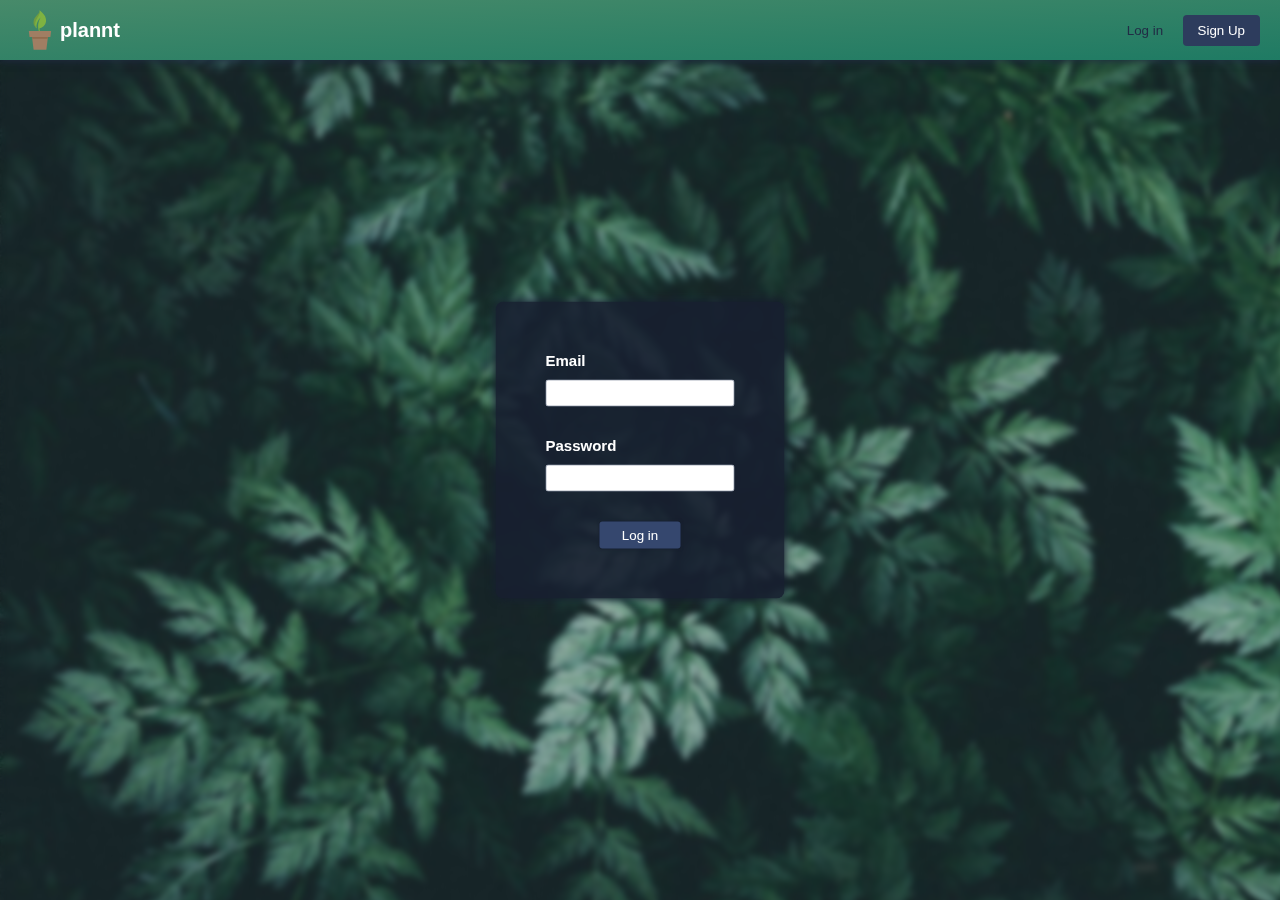
==== login.html @ f00d55fd "Add login page, change colors, unify .css files" ====
<!DOCTYPE html>
<html lang="en">

<head>
    <meta charset="UTF-8">
    <meta http-equiv="X-UA-Compatible" content="IE=edge">
    <meta name="viewport" content="width=device-width, initial-scale=1.0">
    <title>Login to plannt</title>
    <link rel = "stylesheet" href = "styles.css">
</head>

<body class = "body login">
    <div class = "bg-img"><img src = "leaves.jpg"></div>

    <div class = "header">
        <a class = "home-link" href = "index.html">
            <svg class = "logo-img" xmlns="http://www.w3.org/2000/svg" xmlns:xlink="http://www.w3.org/1999/xlink" version="1.1" width="256" height="256" viewBox="0 0 256 256" xml:space="preserve">

                <defs>
                </defs>
                <g style="stroke: none; stroke-width: 0; stroke-dasharray: none; stroke-linecap: butt; stroke-linejoin: miter; stroke-miterlimit: 10; fill: none; fill-rule: nonzero; opacity: 1;" transform="translate(1.4065934065934016 1.4065934065934016) scale(2.81 2.81)" >
                    <path d="M 37.712 41.541 c -2.437 -10.14 2.919 -19.609 8.772 -25.137 c -6.221 11.54 -7.41 20.104 -3.461 33.177 l 2.29 -0.854 c -0.882 -2.464 -1.413 -4.873 -1.685 -7.241 c 8.23 -2.355 13.883 -7.209 15.231 -15.926 C 59.796 13.651 52.042 6.72 43.718 0.117 c 3.04 9.758 -11.581 17.964 -10.296 30.949 c 0.271 2.741 0.697 5.33 1.326 7.825" style="stroke: none; stroke-width: 1; stroke-dasharray: none; stroke-linecap: butt; stroke-linejoin: miter; stroke-miterlimit: 10; fill: rgb(127,178,65); fill-rule: nonzero; opacity: 1;" transform=" matrix(1 0 0 1 0 0) " stroke-linecap="round" />
                    <path d="M 34.069 30.999 c 0.917 -12.923 13.599 -21.098 9.649 -30.883 c 1.394 8.216 -9.771 12.38 -12.663 22.195 c -1.575 5.836 -1.151 11.452 3.693 16.579 C 34.119 36.396 33.937 33.751 34.069 30.999 z" style="stroke: none; stroke-width: 1; stroke-dasharray: none; stroke-linecap: butt; stroke-linejoin: miter; stroke-miterlimit: 10; fill: rgb(113,156,64); fill-rule: nonzero; opacity: 1;" transform=" matrix(1 0 0 1 0 0) " stroke-linecap="round" />
                    <polygon points="68.77,61.09 70.46,47.61 43.69,47.61 19.54,47.61 21.23,61.09 " style="stroke: none; stroke-width: 1; stroke-dasharray: none; stroke-linecap: butt; stroke-linejoin: miter; stroke-miterlimit: 10; fill: rgb(160,126,99); fill-rule: nonzero; opacity: 1;" transform="  matrix(1 0 0 1 0 0) "/>
                    <polyline points="63.11,61.09 59.5,90 44.01,90 30.5,90 26.89,61.09 " style="stroke: none; stroke-width: 1; stroke-dasharray: none; stroke-linecap: butt; stroke-linejoin: miter; stroke-miterlimit: 10; fill: rgb(160,126,99); fill-rule: nonzero; opacity: 1;" transform="  matrix(1 0 0 1 0 0) "/>
                    <polygon points="62.61,65.09 63.11,61.09 26.89,61.09 27.39,65.09 " style="stroke: none; stroke-width: 1; stroke-dasharray: none; stroke-linecap: butt; stroke-linejoin: miter; stroke-miterlimit: 10; fill: rgb(145,107,77); fill-rule: nonzero; opacity: 1;" transform="  matrix(1 0 0 1 0 0) "/>
                </g>
            </svg>
            <p>plannt</p>
        </a>
        <div>
            <a href = "login.html">
                <button class = "login-button-header">
                Log in
                </button>
            </a>
            <a href = "signup.html">
                <button class = "signup-button-header">
                    Sign Up
                </button>
            </a>
        </div>
    </div>

    <div class = "login-container">
        <div class = "top"></div>

        <div class = "bottom">
            <div class = "email-container">
                <p>Email</p>
                <input type = "text">
            </div>
            <div class = "password-container">
                <p>Password</p>
                <input type = "password">
            </div>
            <button class = "login-button">
                Log in
            </button>
            
        </div>
    </div>


</body>

</html>
---- styles.css ----
/* General */

.body {
    background-image: linear-gradient(to bottom right, hsl(151, 32%, 41%), hsl(175, 80%, 22%));
    color: hsl(221, 35%, 14%);
    font-family: Arial; 
    display: flex;
    justify-content: center;
}

p {
    margin: 0;
}

a {
    text-decoration: none;
}

::-webkit-scrollbar {
    width: 12px;
}

::-webkit-scrollbar-track {
    background-color: hsl(163, 56%, 31.5%);
}

::-webkit-scrollbar-thumb {
    background-color: hsl(221, 35%, 27%);
    border-radius: 3px;
}

::-webkit-scrollbar-thumb:hover {
    background-color: hsl(221, 35%, 32%);
}

::-webkit-scrollbar-thumb:active {
    background-color: hsl(221, 35%, 36%);
}

/* Main page */

.body.main {
    padding-block: 70px 3000px;
    position: relative;
    top: 60px;
}

/* Header */

.header,
.home-link {
    display: flex;
    align-items: center;
}

.header {
    position: fixed;
    top: 0;
    right: 0;
    left: 0;
    justify-content: space-between;
    height: 60px;
    background-image: linear-gradient(to bottom right, hsl(151, 32%, 41%), hsl(165, 60%, 30%));
    box-shadow: 0px 0px 8px hsl(221, 35%, 20%);
    z-index: 100;
    padding: 0 20px 0 20px
}

.home-link {
    font-size: 20px;
    color: white;
    font-weight: bold; 
}

.logo-img {
    width: 40px;
}

.login-button-header,
.signup-button-header {
    cursor: pointer;
    border: none;
    background-color: inherit;
    border-radius: 4px;
    padding: 8px 15px;
}

.login-button-header {
    color:hsl(221, 35%, 20%);
    transition: color 0.25s;
}

.login-button-header:hover {
    color: hsl(221, 35%, 90%)
}

.signup-button-header {
    background-color: hsl(221, 35%, 27%);
    color: white;
    transition: background-color 0.25s;
}

.signup-button-header:hover {
    background-color: hsl(221, 35%, 32%);
}



/* Main */

.main-container {
    display: flex;
    width: 300px;
    justify-content: space-between;
    font-weight: bold;
}


/* Login page */

.body.login {
    background-image: url(leaves.jpg);
}

.bg-img {
    background-image: url(leaves.jpg);
    position: fixed;
    left: 0;
    right: 0;
    top: 0;
    
    -webkit-filter: blur(3px);
    -moz-filter: blur(3px);
    -o-filter: blur(3px);
    -ms-filter: blur(3px);
    filter: blur(3px);
  }

.login-container {

    
    position: absolute;
    top: 50%;
    left: 50%;
    transform: translateX(-50%) translateY(-50%);

    padding: 50px;
    border-radius: 8px;
    display: block;

    color: white;
    font-weight: bold;
    font-size: 15px;
    box-shadow: 0px 0px 10px hsl(221, 35%, 14%);
    background-color:hsla(221, 35%, 14%, 0.9);
}

.bottom {
    display: flex;
    flex-direction: column;
    align-items: center;
}

.bottom input {
    border: 1px solid hsla(221, 35%, 27%, 0.4);
    border-radius: 3px;
    padding: 5px;
    font-size: 13.5px;
    font-family: Arial;
    outline: none; 
}

.bottom input:active,
.bottom input:focus {
    border: 1px solid hsla(221, 35%, 27%, 1);
}

.email-container,
.password-container {
    margin-bottom: 30px;
}

.email-container p,
.password-container p {
    margin-bottom: 11px;
}

.login-button {
    border: none;
    padding: 6px 22px;
    background-color: hsl(221, 35%, 32%);
    box-shadow: 0px 0px 3px hsl(221, 35%, 14%);
    border-radius: 3px;
    color: white;
    transition: background-color 0.25s;
}

.login-button:hover {
    background-color: hsl(221, 35%, 37%);
}
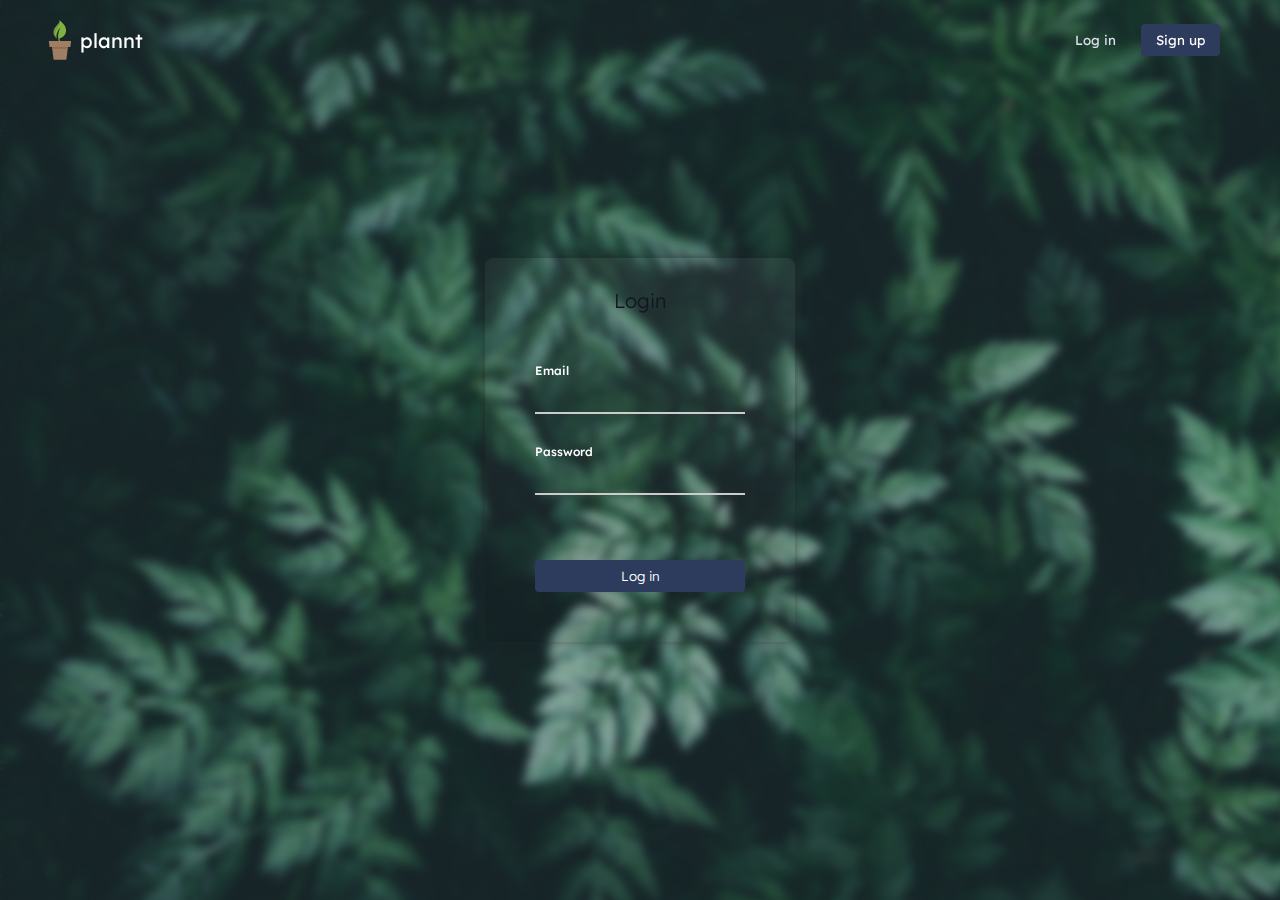
==== commit 5297f46b: "Add background images and change styles to all pages" ====
--- a/login.html
+++ b/login.html
@@ -5,12 +5,16 @@
     <meta charset="UTF-8">
     <meta http-equiv="X-UA-Compatible" content="IE=edge">
     <meta name="viewport" content="width=device-width, initial-scale=1.0">
-    <title>Login to plannt</title>
+    <title>plannt &#183; Log in</title>
     <link rel = "stylesheet" href = "styles.css">
+    <link rel="preconnect" href="https://fonts.googleapis.com">
+    <link rel="preconnect" href="https://fonts.gstatic.com" crossorigin>
+    <link href="https://fonts.googleapis.com/css2?family=Lexend+Deca:wght@300;400;500;700&display=swap" rel="stylesheet">
+
 </head>
 
 <body class = "body login">
-    <div class = "bg-img"><img src = "leaves.jpg"></div>
+    <div class = "bg-img-login"><img src = "leaves-login.jpg"></div>
 
     <div class = "header">
         <a class = "home-link" href = "index.html">
@@ -28,7 +32,7 @@
             </svg>
             <p>plannt</p>
         </a>
-        <div>
+        <div class = "login-signup-container">
             <a href = "login.html">
                 <button class = "login-button-header">
                 Log in
@@ -36,14 +40,14 @@
             </a>
             <a href = "signup.html">
                 <button class = "signup-button-header">
-                    Sign Up
+                    Sign up
                 </button>
             </a>
         </div>
     </div>
 
     <div class = "login-container">
-        <div class = "top"></div>
+        <div class = "top">Login</div>
 
         <div class = "bottom">
             <div class = "email-container">
--- a/styles.css
+++ b/styles.css
@@ -1,12 +1,11 @@
 
 /* General */
 
-.body {
-    background-image: linear-gradient(to bottom right, hsl(151, 32%, 41%), hsl(175, 80%, 22%));
-    color: hsl(221, 35%, 14%);
-    font-family: Arial; 
+body {
+    color: hsl(221, 35%, 20%); 
     display: flex;
     justify-content: center;
+    overflow: overlay;
 }
 
 p {
@@ -17,17 +16,23 @@
     text-decoration: none;
 }
 
+* {
+    font-family: 'Lexend Deca' ,sans-serif; 
+}
+
 ::-webkit-scrollbar {
-    width: 12px;
+    width: 14px;
 }
 
 ::-webkit-scrollbar-track {
-    background-color: hsl(163, 56%, 31.5%);
+    width: 24px;
 }
 
 ::-webkit-scrollbar-thumb {
     background-color: hsl(221, 35%, 27%);
-    border-radius: 3px;
+    background-clip: padding-box;
+    border: 2px solid rgba(0, 0, 0, 0);
+    border-radius: 10px;
 }
 
 ::-webkit-scrollbar-thumb:hover {
@@ -35,15 +40,31 @@
 }
 
 ::-webkit-scrollbar-thumb:active {
-    background-color: hsl(221, 35%, 36%);
-}
-
-/* Main page */
+    background-color: hsl(221, 35%, 35%);
+}
+
+/* Body */
 
 .body.main {
-    padding-block: 70px 3000px;
-    position: relative;
-    top: 60px;
+    background-image: url(leaves-main.jpg);
+    padding-block: 130px 3000px;
+}
+
+.body.login {
+    background-image: url(leaves-login.jpg)
+}
+
+.bg-img-login {
+    position: fixed;
+    left: 0;
+    right: 0;
+    top: -10px;
+    z-index: -1;  
+    -webkit-filter: blur(5px);
+    -moz-filter: blur(5px);
+    -o-filter: blur(5px);
+    -ms-filter: blur(5px);
+    filter: blur(5px);
 }
 
 /* Header */
@@ -55,30 +76,35 @@
 }
 
 .header {
-    position: fixed;
+    position: absolute;
     top: 0;
     right: 0;
     left: 0;
     justify-content: space-between;
-    height: 60px;
-    background-image: linear-gradient(to bottom right, hsl(151, 32%, 41%), hsl(165, 60%, 30%));
-    box-shadow: 0px 0px 8px hsl(221, 35%, 20%);
+    height: 60px;  
     z-index: 100;
-    padding: 0 20px 0 20px
+    padding: 10px 60px 0 40px;
 }
 
 .home-link {
     font-size: 20px;
     color: white;
-    font-weight: bold; 
+    font-weight: 400; 
 }
 
 .logo-img {
     width: 40px;
+    height: 40px;
+}
+
+.login-signup-container a {
+    pointer-events: none;
 }
 
 .login-button-header,
-.signup-button-header {
+.signup-button-header,
+.login-button {
+    pointer-events: all;
     cursor: pointer;
     border: none;
     background-color: inherit;
@@ -87,21 +113,24 @@
 }
 
 .login-button-header {
+    color: hsl(221, 35%, 90%);
+    transition: color 0.25s;
+    margin-right: 6px;
+}
+
+.login-button-header:hover {
     color:hsl(221, 35%, 20%);
-    transition: color 0.25s;
-}
-
-.login-button-header:hover {
-    color: hsl(221, 35%, 90%)
-}
-
-.signup-button-header {
+}
+
+.signup-button-header,
+.login-button {
     background-color: hsl(221, 35%, 27%);
     color: white;
     transition: background-color 0.25s;
 }
 
-.signup-button-header:hover {
+.signup-button-header:hover,
+.login-button:hover {
     background-color: hsl(221, 35%, 32%);
 }
 
@@ -111,69 +140,64 @@
 
 .main-container {
     display: flex;
+    justify-content: space-between;
     width: 300px;
-    justify-content: space-between;
-    font-weight: bold;
+    font-weight: 400;
 }
 
 
 /* Login page */
 
-.body.login {
-    background-image: url(leaves.jpg);
-}
-
-.bg-img {
-    background-image: url(leaves.jpg);
-    position: fixed;
-    left: 0;
-    right: 0;
-    top: 0;
-    
-    -webkit-filter: blur(3px);
-    -moz-filter: blur(3px);
-    -o-filter: blur(3px);
-    -ms-filter: blur(3px);
-    filter: blur(3px);
-  }
-
 .login-container {
-
-    
     position: absolute;
     top: 50%;
     left: 50%;
     transform: translateX(-50%) translateY(-50%);
 
-    padding: 50px;
+    display: block;
+    padding: 30px 50px 50px 50px;
     border-radius: 8px;
-    display: block;
-
-    color: white;
-    font-weight: bold;
-    font-size: 15px;
-    box-shadow: 0px 0px 10px hsl(221, 35%, 14%);
-    background-color:hsla(221, 35%, 14%, 0.9);
-}
-
+    font-size: 12px;
+    font-weight: 500;
+    color: white;
+    background-color:hsla(0, 0%, 100%, 0.015);
+    background: linear-gradient(190deg, hsla(0, 0%, 100%, 0.06), hsla(0, 0%, 0%, 0.1));
+    box-shadow: 0px 0px 10px hsla(221, 0%, 14%, 0.5);
+}
+
+.top,
 .bottom {
     display: flex;
+}
+
+.top {
+    justify-content: center;
+    margin-bottom: 50px;
+    font-weight: 300;
+    font-size: 20px;
+    color:hsl(221, 35%, 10%)
+}
+
+.bottom {
     flex-direction: column;
-    align-items: center;
-}
-
-.bottom input {
-    border: 1px solid hsla(221, 35%, 27%, 0.4);
-    border-radius: 3px;
+}
+
+.bottom input[type="text"], 
+.bottom input[type = "password"] {
+    width: 200px;
     padding: 5px;
-    font-size: 13.5px;
-    font-family: Arial;
-    outline: none; 
-}
-
-.bottom input:active,
+    border: none;
+    outline: none;
+    font-size: 13px;
+    font-weight: 300;
+    background-color: transparent;
+    border-bottom:hsl(0, 0%, 80%) solid 2px;
+    color: white;
+    transition: border-bottom 0.3s;
+}
+
 .bottom input:focus {
-    border: 1px solid hsla(221, 35%, 27%, 1);
+    border-bottom:hsl(0, 0%, 100%) solid 2px;
 }
 
 .email-container,
@@ -183,19 +207,10 @@
 
 .email-container p,
 .password-container p {
-    margin-bottom: 11px;
+    margin: 0 0 8px 0;
 }
 
 .login-button {
-    border: none;
-    padding: 6px 22px;
-    background-color: hsl(221, 35%, 32%);
-    box-shadow: 0px 0px 3px hsl(221, 35%, 14%);
-    border-radius: 3px;
-    color: white;
-    transition: background-color 0.25s;
-}
-
-.login-button:hover {
-    background-color: hsl(221, 35%, 37%);
-}
+    font-weight: 300;
+    margin-top: 35px;
+}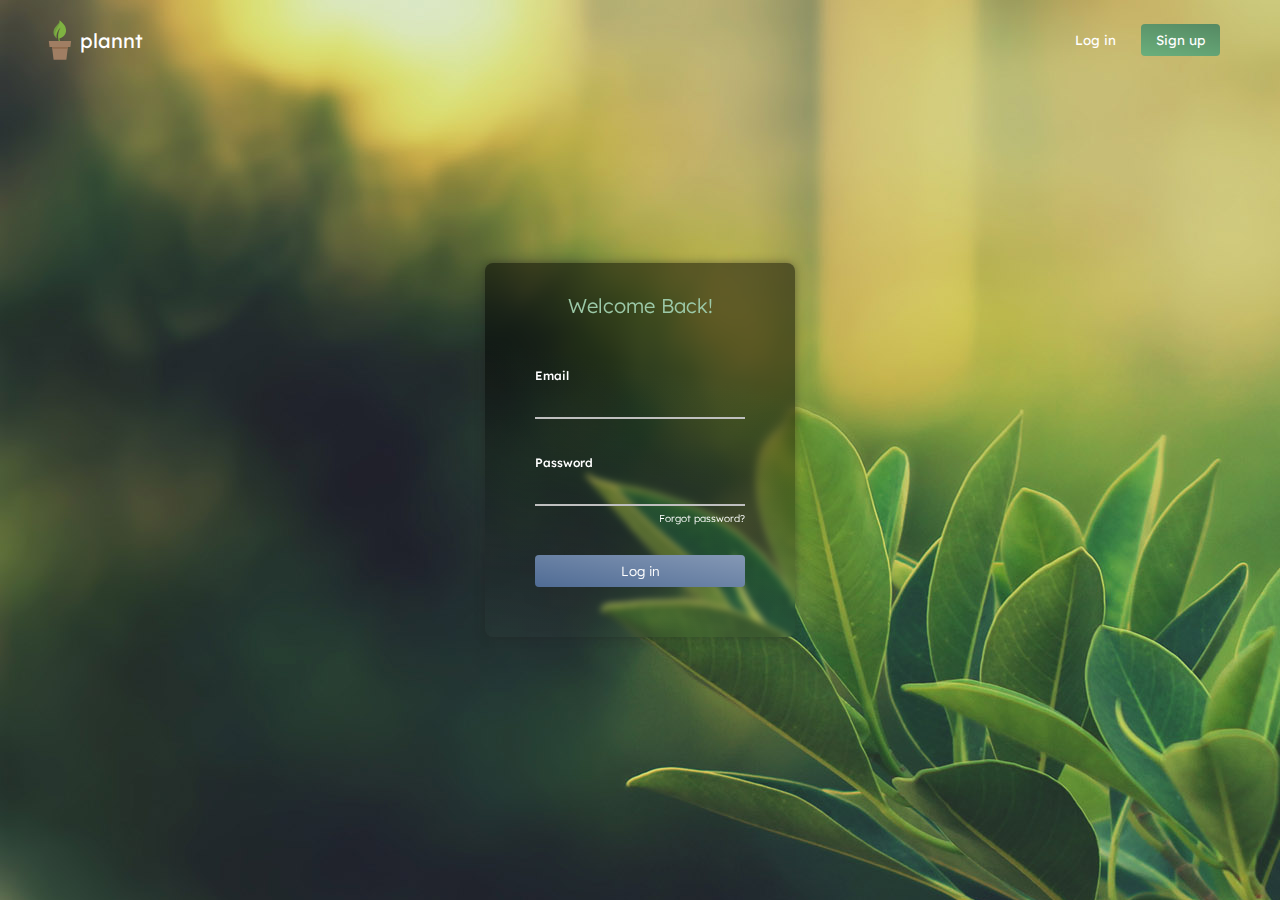
==== commit 120a4fd6: "Change some styles and add signup page" ====
--- a/login.html
+++ b/login.html
@@ -13,51 +13,44 @@
 
 </head>
 
-<body class = "body login">
-    <div class = "bg-img-login"><img src = "leaves-login.jpg"></div>
+<body class = "body lgn">
 
     <div class = "header">
         <a class = "home-link" href = "index.html">
-            <svg class = "logo-img" xmlns="http://www.w3.org/2000/svg" xmlns:xlink="http://www.w3.org/1999/xlink" version="1.1" width="256" height="256" viewBox="0 0 256 256" xml:space="preserve">
-
-                <defs>
-                </defs>
-                <g style="stroke: none; stroke-width: 0; stroke-dasharray: none; stroke-linecap: butt; stroke-linejoin: miter; stroke-miterlimit: 10; fill: none; fill-rule: nonzero; opacity: 1;" transform="translate(1.4065934065934016 1.4065934065934016) scale(2.81 2.81)" >
-                    <path d="M 37.712 41.541 c -2.437 -10.14 2.919 -19.609 8.772 -25.137 c -6.221 11.54 -7.41 20.104 -3.461 33.177 l 2.29 -0.854 c -0.882 -2.464 -1.413 -4.873 -1.685 -7.241 c 8.23 -2.355 13.883 -7.209 15.231 -15.926 C 59.796 13.651 52.042 6.72 43.718 0.117 c 3.04 9.758 -11.581 17.964 -10.296 30.949 c 0.271 2.741 0.697 5.33 1.326 7.825" style="stroke: none; stroke-width: 1; stroke-dasharray: none; stroke-linecap: butt; stroke-linejoin: miter; stroke-miterlimit: 10; fill: rgb(127,178,65); fill-rule: nonzero; opacity: 1;" transform=" matrix(1 0 0 1 0 0) " stroke-linecap="round" />
-                    <path d="M 34.069 30.999 c 0.917 -12.923 13.599 -21.098 9.649 -30.883 c 1.394 8.216 -9.771 12.38 -12.663 22.195 c -1.575 5.836 -1.151 11.452 3.693 16.579 C 34.119 36.396 33.937 33.751 34.069 30.999 z" style="stroke: none; stroke-width: 1; stroke-dasharray: none; stroke-linecap: butt; stroke-linejoin: miter; stroke-miterlimit: 10; fill: rgb(113,156,64); fill-rule: nonzero; opacity: 1;" transform=" matrix(1 0 0 1 0 0) " stroke-linecap="round" />
-                    <polygon points="68.77,61.09 70.46,47.61 43.69,47.61 19.54,47.61 21.23,61.09 " style="stroke: none; stroke-width: 1; stroke-dasharray: none; stroke-linecap: butt; stroke-linejoin: miter; stroke-miterlimit: 10; fill: rgb(160,126,99); fill-rule: nonzero; opacity: 1;" transform="  matrix(1 0 0 1 0 0) "/>
-                    <polyline points="63.11,61.09 59.5,90 44.01,90 30.5,90 26.89,61.09 " style="stroke: none; stroke-width: 1; stroke-dasharray: none; stroke-linecap: butt; stroke-linejoin: miter; stroke-miterlimit: 10; fill: rgb(160,126,99); fill-rule: nonzero; opacity: 1;" transform="  matrix(1 0 0 1 0 0) "/>
-                    <polygon points="62.61,65.09 63.11,61.09 26.89,61.09 27.39,65.09 " style="stroke: none; stroke-width: 1; stroke-dasharray: none; stroke-linecap: butt; stroke-linejoin: miter; stroke-miterlimit: 10; fill: rgb(145,107,77); fill-rule: nonzero; opacity: 1;" transform="  matrix(1 0 0 1 0 0) "/>
-                </g>
-            </svg>
+            <img class = "plannt-logo" src = "images/plant-header.svg">
             <p>plannt</p>
         </a>
-        <div class = "login-signup-container">
+        <div class = "lgn-sgnup-container">
             <a href = "login.html">
-                <button class = "login-button-header">
+                <button class = "lgn-button-header">
                 Log in
                 </button>
             </a>
             <a href = "signup.html">
-                <button class = "signup-button-header">
+                <button class = "sgnp-button-header">
                     Sign up
                 </button>
             </a>
         </div>
     </div>
 
-    <div class = "login-container">
-        <div class = "top">Login</div>
+    <div class = "lgn-container">
 
-        <div class = "bottom">
+
+        <div class = "title">Welcome Back!</div>
+
+        <div class = "content">
             <div class = "email-container">
                 <p>Email</p>
                 <input type = "text">
             </div>
-            <div class = "password-container">
+            <div class = "psw-container">
                 <p>Password</p>
                 <input type = "password">
             </div>
+            <a class = "forgot-psw-container" href = "#">
+                <p class = "forgot-psw">Forgot password?</p>
+            </a>
             <button class = "login-button">
                 Log in
             </button>
--- a/styles.css
+++ b/styles.css
@@ -1,8 +1,23 @@
+/* Keyframes */
+
+@keyframes header-transition-in {
+
+    0% {
+        transform: translateY(-100%);
+    }
+
+    100% {
+        transform: translateY(0);
+    }
+
+}
+
+
 
 /* General */
 
 body {
-    color: hsl(221, 35%, 20%); 
+    color: hsl(221, 30%, 12%); 
     display: flex;
     justify-content: center;
     overflow: overlay;
@@ -31,7 +46,7 @@
 ::-webkit-scrollbar-thumb {
     background-color: hsl(221, 35%, 27%);
     background-clip: padding-box;
-    border: 2px solid rgba(0, 0, 0, 0);
+    border: 2px solid hsla(0, 0%, 0%, 0);
     border-radius: 10px;
 }
 
@@ -46,25 +61,13 @@
 /* Body */
 
 .body.main {
-    background-image: url(leaves-main.jpg);
-    padding-block: 130px 3000px;
-}
-
-.body.login {
-    background-image: url(leaves-login.jpg)
-}
-
-.bg-img-login {
-    position: fixed;
-    left: 0;
-    right: 0;
-    top: -10px;
-    z-index: -1;  
-    -webkit-filter: blur(5px);
-    -moz-filter: blur(5px);
-    -o-filter: blur(5px);
-    -ms-filter: blur(5px);
-    filter: blur(5px);
+    padding-block: 130px 900px;
+    background-image: url(images/leaves-main.jpg);
+}
+
+.body.lgn,
+.body.sgnp {
+    background-image: url(images/leaves-registration.jpg);
 }
 
 /* Header */
@@ -84,54 +87,68 @@
     height: 60px;  
     z-index: 100;
     padding: 10px 60px 0 40px;
+
+    animation: header-transition-in 0.7s;
 }
 
 .home-link {
     font-size: 20px;
     color: white;
-    font-weight: 400; 
-}
-
-.logo-img {
+    font-weight: 400;
+    transition: text-shadow 0.3s;
+}
+
+.home-link:hover {
+    text-shadow: 0px 0px 5px hsla(0, 0%, 100%, 0.2); 
+}
+
+.plannt-logo {
     width: 40px;
     height: 40px;
 }
 
-.login-signup-container a {
+.lgn-sgnp-container a {
     pointer-events: none;
 }
 
-.login-button-header,
-.signup-button-header,
-.login-button {
+.lgn-button-header,
+.sgnp-button-header,
+.login-button,
+.signup-button {
     pointer-events: all;
     cursor: pointer;
     border: none;
+    padding: 8px 15px;
+    color: white;
+}
+
+.lgn-button-header {
     background-color: inherit;
+    margin-right: 6px;
+    transition: color 0.5s;
+}
+
+.lgn-button-header:hover {
+    color:hsl(216, 30%, 45%);
+}
+
+.sgnp-button-header {
+    background: linear-gradient(190deg, hsla(0, 0%, 9%, 0.25), hsla(0, 0%, 0%, 0));
+    background-color:hsl(136, 30%, 55%);
+}
+
+.sgnp-button-header,
+.login-button,
+.signup-button {
+    transition: background-color 0.5s;
     border-radius: 4px;
-    padding: 8px 15px;
-}
-
-.login-button-header {
-    color: hsl(221, 35%, 90%);
-    transition: color 0.25s;
-    margin-right: 6px;
-}
-
-.login-button-header:hover {
-    color:hsl(221, 35%, 20%);
-}
-
-.signup-button-header,
-.login-button {
-    background-color: hsl(221, 35%, 27%);
-    color: white;
-    transition: background-color 0.25s;
-}
-
-.signup-button-header:hover,
-.login-button:hover {
-    background-color: hsl(221, 35%, 32%);
+}
+
+
+.sgnp-button-header:hover,
+.login-button:hover,
+.signup-button:hover {
+    background-color: transparent;
 }
 
 
@@ -139,16 +156,40 @@
 /* Main */
 
 .main-container {
-    display: flex;
-    justify-content: space-between;
-    width: 300px;
+    display: block;
+    box-sizing: border-box;
+    padding: 30px 0 0 50px;
+    width: 500px;
+    height: 600px;
     font-weight: 400;
+    background-color: azure;
+}
+
+.main-container-header,
+.leaf-container,
+.clock-container {
+    display: flex;
+    justify-content: start;
+    align-items: center;
+}
+
+.leaf-container,
+.clock-container {
+    margin-right: 18px;
+}
+
+.leaf-logo,
+.clock-logo {
+    height: 25px;
+    width: 25px;
+    margin-right: 4px;
 }
 
 
 /* Login page */
 
-.login-container {
+.lgn-container,
+.sgnp-container {
     position: absolute;
     top: 50%;
     left: 50%;
@@ -160,30 +201,48 @@
     font-size: 12px;
     font-weight: 500;
     color: white;
-    background-color:hsla(0, 0%, 100%, 0.015);
-    background: linear-gradient(190deg, hsla(0, 0%, 100%, 0.06), hsla(0, 0%, 0%, 0.1));
+    background: linear-gradient(190deg, hsla(0, 0%, 0%, 0.5) 30%, hsla(0, 0%, 100%, 0.02));
     box-shadow: 0px 0px 10px hsla(221, 0%, 14%, 0.5);
-}
-
-.top,
-.bottom {
-    display: flex;
-}
-
-.top {
+    backdrop-filter: blur(3px);
+}
+
+.lgn-container .title,
+.lgn-container .content,
+.sgnp-container .title,
+.sgnp-container .sub-title,
+.sgnp-container .content {
+    display: flex;
+}
+
+
+.lgn-container .title,
+.sgnp-container .title,
+.sgnp-container .sub-title {
     justify-content: center;
+    font-weight: 300;
+    color:hsl(136, 30%, 70%);
+}
+
+.lgn-container .title,
+.sgnp-container .title {
+    font-size: 20px;
+}
+
+.lgn-container .title,
+.sgnp-container .sub-title  {
     margin-bottom: 50px;
-    font-weight: 300;
-    font-size: 20px;
-    color:hsl(221, 35%, 10%)
-}
-
-.bottom {
+}
+
+.lgn-container .content,
+.sgnp-container .content {
     flex-direction: column;
 }
 
-.bottom input[type="text"], 
-.bottom input[type = "password"] {
+.lgn-container .content input[type="text"], 
+.lgn-container .content input[type = "password"],
+.sgnp-container .content input[type="text"], 
+.sgnp-container .content input[type = "password"] {
+    display: block;
     width: 200px;
     padding: 5px;
     border: none;
@@ -191,26 +250,60 @@
     font-size: 13px;
     font-weight: 300;
     background-color: transparent;
-    border-bottom:hsl(0, 0%, 80%) solid 2px;
+    border-bottom:hsl(0, 0%, 75%) solid 2px;
     color: white;
     transition: border-bottom 0.3s;
-}
-
-.bottom input:focus {
+    margin-bottom: 6px;
+}
+
+.sgnp-container .content input[type = "password"] {
+    margin-bottom: 19px;
+}
+
+.lgn-container .content input:focus,
+.sgnp-container .content input:focus {
     border-bottom:hsl(0, 0%, 100%) solid 2px;
 }
 
+.sgnp-container .title {
+    margin-bottom: 4px;
+}
+
 .email-container,
-.password-container {
+.name-container,
+.psw-container.signup {
     margin-bottom: 30px;
 }
 
+
 .email-container p,
-.password-container p {
-    margin: 0 0 8px 0;
+.psw-container p,
+.name-container p{
+    margin-bottom: 8px;
+}
+
+.forgot-psw-container {
+    display: flex;
+    justify-content: end;
+    margin-bottom: 30px;
+}
+
+.forgot-psw {
+    font-size: 10px;
+    font-weight: 300;
+    color: white;
+}
+
+.login-button,
+.signup-button {
+    font-weight: 300;
+    background: linear-gradient(190deg, hsla(0, 0%, 100%, 0.3), hsla(0, 0%, 0%, 0));
 }
 
 .login-button {
-    font-weight: 300;
-    margin-top: 35px;
-}+    background-color:hsl(216, 30%, 45%);
+}
+
+.signup-button {
+    background-color:hsl(136, 30%, 45%);
+}
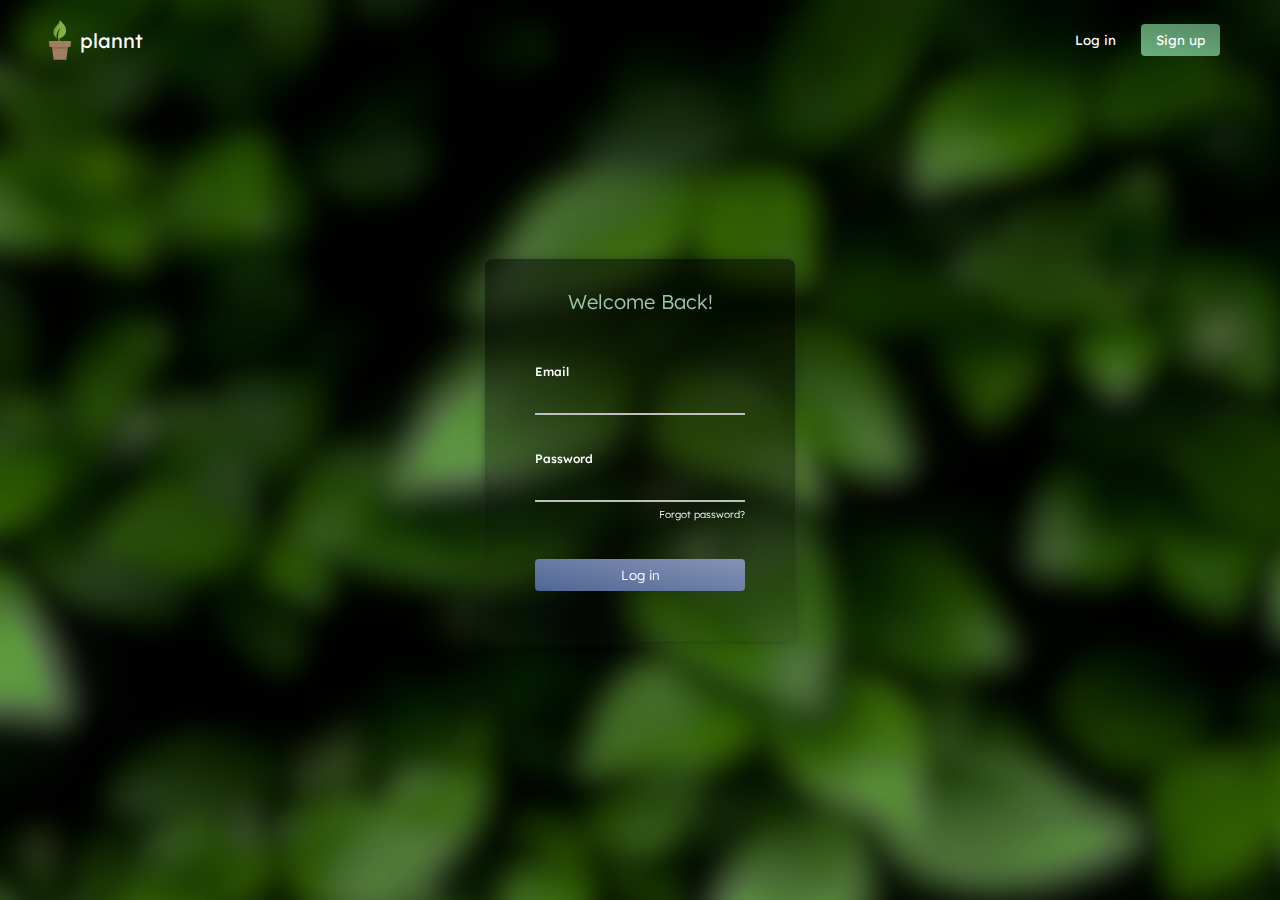
==== commit 7bd814a2: "Add favicon, change background-img and changed more styles" ====
--- a/login.html
+++ b/login.html
@@ -6,6 +6,7 @@
     <meta http-equiv="X-UA-Compatible" content="IE=edge">
     <meta name="viewport" content="width=device-width, initial-scale=1.0">
     <title>plannt &#183; Log in</title>
+    <link rel="shortcut icon" type="image/ico" href="images/favicon.ico">
     <link rel = "stylesheet" href = "styles.css">
     <link rel="preconnect" href="https://fonts.googleapis.com">
     <link rel="preconnect" href="https://fonts.gstatic.com" crossorigin>
@@ -13,11 +14,11 @@
 
 </head>
 
-<body class = "body lgn">
+<body id = "lgn">
 
-    <div class = "header">
+    <header>
         <a class = "home-link" href = "index.html">
-            <img class = "plannt-logo" src = "images/plant-header.svg">
+            <img class = "plannt-logo" src = "images/plant-header.svg" alt = "plannt-logo">
             <p>plannt</p>
         </a>
         <div class = "lgn-sgnup-container">
@@ -32,31 +33,32 @@
                 </button>
             </a>
         </div>
-    </div>
+    </header>
 
-    <div class = "lgn-container">
+    <main>
+        <div class = "registration-container">
 
+            <div class = "title">Welcome Back!</div>
 
-        <div class = "title">Welcome Back!</div>
-
-        <div class = "content">
-            <div class = "email-container">
-                <p>Email</p>
-                <input type = "text">
+            <div class = "content">
+                <div class = "email-container">
+                    <p>Email</p>
+                    <input type = "text">
+                </div>
+                <div class = "psw-container">
+                    <p>Password</p>
+                    <input type = "password">
+                </div>
+                <a class = "forgot-psw-container" href = "#">
+                    <p>Forgot password?</p>
+                </a>
+                <button class = "lgn-button">
+                    Log in
+                </button>
+                
             </div>
-            <div class = "psw-container">
-                <p>Password</p>
-                <input type = "password">
-            </div>
-            <a class = "forgot-psw-container" href = "#">
-                <p class = "forgot-psw">Forgot password?</p>
-            </a>
-            <button class = "login-button">
-                Log in
-            </button>
-            
         </div>
-    </div>
+    </main>
 
 
 </body>
--- a/styles.css
+++ b/styles.css
@@ -13,14 +13,26 @@
 }
 
 
-
 /* General */
 
+:root {
+    --light-green: hsl(136, 30%, 70%);
+    --green: hsl(136, 30%, 55%);
+    --dark-green: hsl(136, 30%, 45%);
+
+    --light-blue: hsl(221, 30%, 60%);
+    --blue: hsl(221, 30%, 52%); 
+    --dark-blue: hsl(221, 30%, 45%); 
+    
+    --black: hsl(221, 30%, 15%);
+}
+
 body {
-    color: hsl(221, 30%, 12%); 
     display: flex;
     justify-content: center;
     overflow: overlay;
+    background-color: var(--dark-green);
+    color: var(--black);
 }
 
 p {
@@ -32,7 +44,7 @@
 }
 
 * {
-    font-family: 'Lexend Deca' ,sans-serif; 
+    font-family: 'Lexend Deca', Arial, Tahoma;
 }
 
 ::-webkit-scrollbar {
@@ -44,54 +56,52 @@
 }
 
 ::-webkit-scrollbar-thumb {
-    background-color: hsl(221, 35%, 27%);
+    background-color: var(--light-blue);
     background-clip: padding-box;
-    border: 2px solid hsla(0, 0%, 0%, 0);
+    border: 3px solid transparent;
     border-radius: 10px;
 }
 
 ::-webkit-scrollbar-thumb:hover {
-    background-color: hsl(221, 35%, 32%);
+    background-color: var(--blue)
 }
 
 ::-webkit-scrollbar-thumb:active {
-    background-color: hsl(221, 35%, 35%);
+    background-color: var(--dark-blue);
 }
 
 /* Body */
 
-.body.main {
-    padding-block: 130px 900px;
+body#main {
+    padding-block: 130px 330px;
     background-image: url(images/leaves-main.jpg);
 }
 
-.body.lgn,
-.body.sgnp {
+body#lgn,
+body#sgnp {
     background-image: url(images/leaves-registration.jpg);
 }
 
 /* Header */
 
-.header,
-.home-link {
+header {
     display: flex;
     align-items: center;
-}
-
-.header {
+    justify-content: space-between;
     position: absolute;
     top: 0;
     right: 0;
     left: 0;
-    justify-content: space-between;
     height: 60px;  
+    padding: 10px 60px 0 40px;
     z-index: 100;
-    padding: 10px 60px 0 40px;
-
     animation: header-transition-in 0.7s;
 }
 
+
 .home-link {
+    display: flex;
+    align-items: center;
     font-size: 20px;
     color: white;
     font-weight: 400;
@@ -99,7 +109,7 @@
 }
 
 .home-link:hover {
-    text-shadow: 0px 0px 5px hsla(0, 0%, 100%, 0.2); 
+    text-shadow: 0px 0px 5px hsla(0, 0%, 100%, 0.25); 
 }
 
 .plannt-logo {
@@ -107,14 +117,7 @@
     height: 40px;
 }
 
-.lgn-sgnp-container a {
-    pointer-events: none;
-}
-
-.lgn-button-header,
-.sgnp-button-header,
-.login-button,
-.signup-button {
+header button {
     pointer-events: all;
     cursor: pointer;
     border: none;
@@ -123,49 +126,44 @@
 }
 
 .lgn-button-header {
-    background-color: inherit;
+    background-color: transparent;
     margin-right: 6px;
     transition: color 0.5s;
 }
 
 .lgn-button-header:hover {
-    color:hsl(216, 30%, 45%);
+    color: var(--dark-blue);
 }
 
 .sgnp-button-header {
     background: linear-gradient(190deg, hsla(0, 0%, 9%, 0.25), hsla(0, 0%, 0%, 0));
-    background-color:hsl(136, 30%, 55%);
-}
-
-.sgnp-button-header,
-.login-button,
-.signup-button {
+    background-color: var(--green);
     transition: background-color 0.5s;
     border-radius: 4px;
 }
 
-
-.sgnp-button-header:hover,
-.login-button:hover,
-.signup-button:hover {
-    background-color: transparent;
-}
-
+.sgnp-button-header:hover {
+    background-color: transparent;
+}
+
+.lgn-sgnp-container a {
+    pointer-events: none;
+}
 
 
 /* Main */
 
-.main-container {
+#main .container {
     display: block;
     box-sizing: border-box;
     padding: 30px 0 0 50px;
     width: 500px;
     height: 600px;
     font-weight: 400;
-    background-color: azure;
-}
-
-.main-container-header,
+    background-color: white;
+}
+
+#main .container-header,
 .leaf-container,
 .clock-container {
     display: flex;
@@ -186,10 +184,9 @@
 }
 
 
-/* Login page */
-
-.lgn-container,
-.sgnp-container {
+/* Registration pages */
+
+.registration-container {
     position: absolute;
     top: 50%;
     left: 50%;
@@ -202,108 +199,98 @@
     font-weight: 500;
     color: white;
     background: linear-gradient(190deg, hsla(0, 0%, 0%, 0.5) 30%, hsla(0, 0%, 100%, 0.02));
-    box-shadow: 0px 0px 10px hsla(221, 0%, 14%, 0.5);
-    backdrop-filter: blur(3px);
-}
-
-.lgn-container .title,
-.lgn-container .content,
-.sgnp-container .title,
-.sgnp-container .sub-title,
-.sgnp-container .content {
-    display: flex;
-}
-
-
-.lgn-container .title,
-.sgnp-container .title,
-.sgnp-container .sub-title {
+    box-shadow: 0px 0px 10px hsla(0, 0%, 14%, 0.5);
+    backdrop-filter: blur(5px);
+}
+
+.registration-container .title,
+.registration-container .sub-title {
+    display: flex;
     justify-content: center;
     font-weight: 300;
-    color:hsl(136, 30%, 70%);
-}
-
-.lgn-container .title,
-.sgnp-container .title {
+    color: var(--light-green);
+    margin-bottom: 50px;
     font-size: 20px;
 }
 
-.lgn-container .title,
-.sgnp-container .sub-title  {
-    margin-bottom: 50px;
-}
-
-.lgn-container .content,
-.sgnp-container .content {
+#sgnp .title  {
+    margin-bottom: 4px
+}
+
+#sgnp .sub-title {
+    font-size: 12px;
+}
+
+.registration-container .content{
+    display: flex;
     flex-direction: column;
 }
 
-.lgn-container .content input[type="text"], 
-.lgn-container .content input[type = "password"],
-.sgnp-container .content input[type="text"], 
-.sgnp-container .content input[type = "password"] {
+.registration-container input {
     display: block;
     width: 200px;
     padding: 5px;
+    margin-bottom: 6px;
+    font-size: 13px;
+    font-weight: 300;
+    background-color: transparent;
     border: none;
     outline: none;
-    font-size: 13px;
-    font-weight: 300;
-    background-color: transparent;
     border-bottom:hsl(0, 0%, 75%) solid 2px;
     color: white;
     transition: border-bottom 0.3s;
-    margin-bottom: 6px;
-}
-
-.sgnp-container .content input[type = "password"] {
+}
+
+#sgnp input[type = "password"] {
     margin-bottom: 19px;
 }
 
-.lgn-container .content input:focus,
-.sgnp-container .content input:focus {
-    border-bottom:hsl(0, 0%, 100%) solid 2px;
-}
-
-.sgnp-container .title {
-    margin-bottom: 4px;
+.registration-container input:focus {
+    border-bottom:white solid 2px;
 }
 
 .email-container,
 .name-container,
-.psw-container.signup {
+#sgnp .psw-container,
+.forgot-psw-container {
     margin-bottom: 30px;
 }
 
 
-.email-container p,
-.psw-container p,
-.name-container p{
+.registration-container p {
     margin-bottom: 8px;
 }
 
 .forgot-psw-container {
     display: flex;
     justify-content: end;
-    margin-bottom: 30px;
-}
-
-.forgot-psw {
     font-size: 10px;
     font-weight: 300;
     color: white;
 }
 
-.login-button,
-.signup-button {
+
+.registration-container button {
     font-weight: 300;
     background: linear-gradient(190deg, hsla(0, 0%, 100%, 0.3), hsla(0, 0%, 0%, 0));
-}
-
-.login-button {
-    background-color:hsl(216, 30%, 45%);
-}
-
-.signup-button {
-    background-color:hsl(136, 30%, 45%);
-}
+    pointer-events: all;
+    cursor: pointer;
+    border: none;
+    border-radius: 4px;
+    padding: 8px 15px;
+    color: white;
+    transition: background-color 0.5s;
+}
+
+#lgn .lgn-button {
+    background-color: var(--dark-blue);
+}
+
+#sgnp .sgnp-button {
+    background-color: var(--dark-green);
+}
+
+#lgn .lgn-button:hover,
+#sgnp .sgnp-button:hover {
+    background-color: transparent;
+}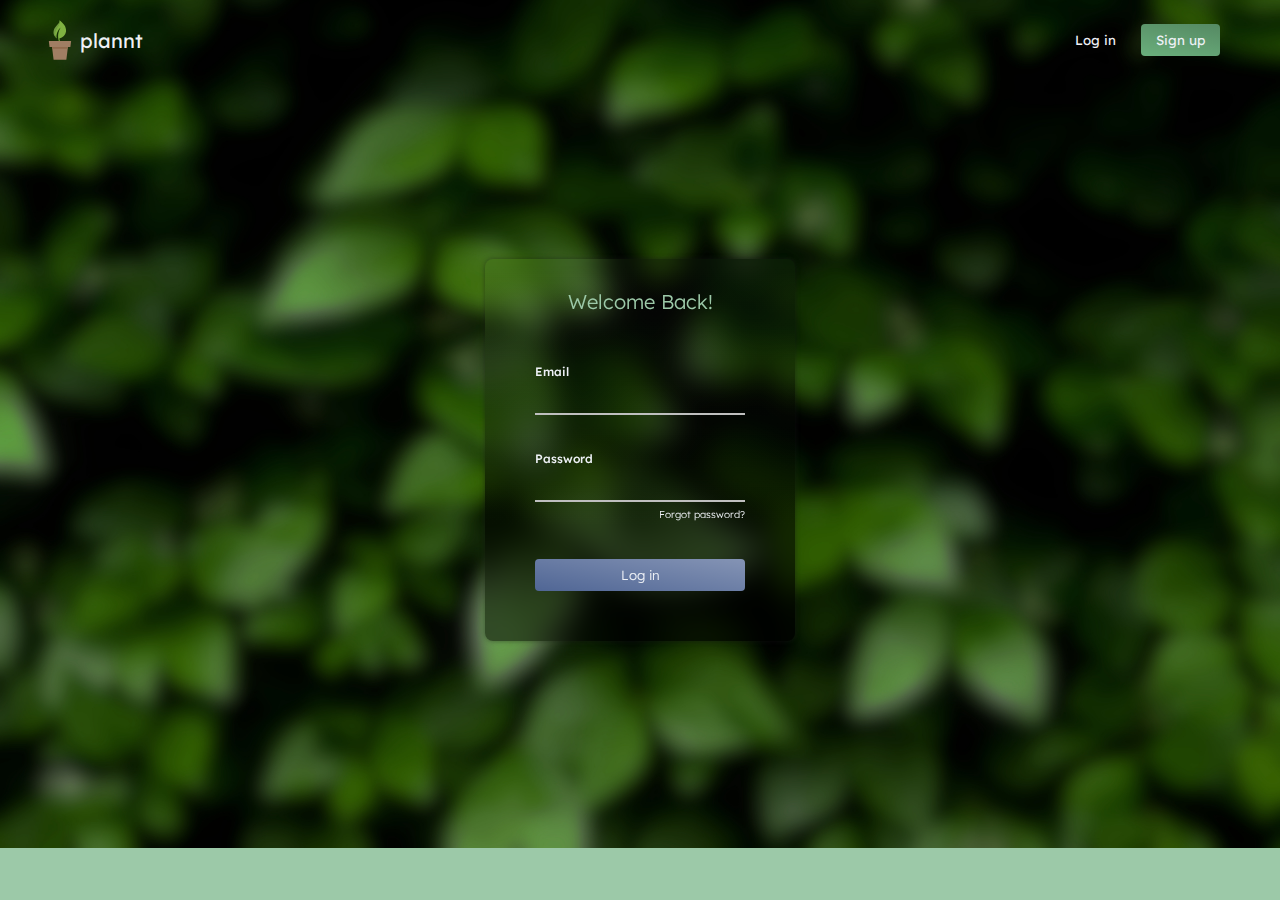
==== commit 5b7480bf: "Style the main page, add some icons" ====
--- a/login.html
+++ b/login.html
@@ -18,7 +18,7 @@
 
     <header>
         <a class = "home-link" href = "index.html">
-            <img class = "plannt-logo" src = "images/plant-header.svg" alt = "plannt-logo">
+            <img class = "plannt-logo" src = "images/plant-header.svg" alt = "The Plannt Logo">
             <p>plannt</p>
         </a>
         <div class = "lgn-sgnup-container">
--- a/styles.css
+++ b/styles.css
@@ -4,12 +4,25 @@
 
     0% {
         transform: translateY(-100%);
+        filter: blur(3px);
     }
 
     100% {
         transform: translateY(0);
+        filter: none;
     }
 
+}
+
+@keyframes body-transition-in {
+
+    0% {
+        filter: blur(3px);
+    }
+
+    100% {
+        filter: none;
+    }
 }
 
 
@@ -25,14 +38,20 @@
     --dark-blue: hsl(221, 30%, 45%); 
     
     --black: hsl(221, 30%, 15%);
+    --white: hsl(221, 30%, 95%);
 }
 
 body {
     display: flex;
     justify-content: center;
     overflow: overlay;
-    background-color: var(--dark-green);
+    background-color: var(--light-green);
     color: var(--black);
+}
+
+#main main,
+.registration-container div {
+    animation: body-transition-in 0.7s ease-out;
 }
 
 p {
@@ -73,13 +92,20 @@
 /* Body */
 
 body#main {
-    padding-block: 130px 330px;
+    padding-block: 130px 630px;
     background-image: url(images/leaves-main.jpg);
+    background-position: center;
+    background-repeat: no-repeat; 
+    background-size: cover; 
 }
 
 body#lgn,
 body#sgnp {
+    padding-block: 0px 825px;
     background-image: url(images/leaves-registration.jpg);
+    background-position: center;
+    background-repeat: no-repeat; 
+    background-size: cover;
 }
 
 /* Header */
@@ -95,7 +121,7 @@
     height: 60px;  
     padding: 10px 60px 0 40px;
     z-index: 100;
-    animation: header-transition-in 0.7s;
+    animation: header-transition-in 0.8s;
 }
 
 
@@ -103,7 +129,7 @@
     display: flex;
     align-items: center;
     font-size: 20px;
-    color: white;
+    color: var(--white);
     font-weight: 400;
     transition: text-shadow 0.3s;
 }
@@ -122,7 +148,7 @@
     cursor: pointer;
     border: none;
     padding: 8px 15px;
-    color: white;
+    color: var(--white);
 }
 
 .lgn-button-header {
@@ -153,28 +179,41 @@
 
 /* Main */
 
-#main .container {
-    display: block;
+#main main {
     box-sizing: border-box;
-    padding: 30px 0 0 50px;
-    width: 500px;
-    height: 600px;
+    width: 100%;
+    height: 100%;
+    border-radius: 5px;
+    margin-inline: 40px;
+    overflow: hidden;
+    background-color: hsla(221, 30%, 15%, 0.5);
     font-weight: 400;
-    background-color: white;
-}
-
-#main .container-header,
+    color: var(--white);
+}
+
+#main main .header,
 .leaf-container,
-.clock-container {
+.clock-container,
+.plants-container > div {
     display: flex;
     justify-content: start;
     align-items: center;
 }
 
-.leaf-container,
-.clock-container {
-    margin-right: 18px;
-}
+#main main .header {
+    padding: 30px 50px;
+    background-color: hsla(221, 30%, 50%, 0.03);
+    margin-bottom: 20px;
+    gap: 18px;
+}
+
+#main main .header a {
+    color: var(--white);
+} 
+
+#main main .header a:hover {
+    text-shadow: 0px 0px 5px hsla(0, 0%, 100%, 0.25); 
+} 
 
 .leaf-logo,
 .clock-logo {
@@ -183,6 +222,73 @@
     margin-right: 4px;
 }
 
+.plants-container {
+    padding: 30px 50px;
+    display: flex;
+    flex-direction: column;
+    gap: 20px;
+    
+}
+
+.plants-container > div {
+    background-color: hsla(221, 30%, 50%, 0.05);
+    padding-inline: 20px;
+    border-radius: 5px;
+    transition: background-color 0.3s;
+}
+
+.plants-container > div:hover {
+    background-color: hsla(221, 30%, 50%, 0.085);
+    cursor: pointer;
+}
+
+.plant .text {
+    width: 100%;
+    display: flex;
+    flex-direction: column;
+
+}
+
+.plant img {
+    width: 120px;
+    height: 120px;
+}
+
+.plant.pothos img {
+    margin-left: -22px;
+}
+
+.plant .name {
+    font-weight:500;
+}
+
+.plant .watering {
+    font-weight: 300;
+    font-size: 14px;
+}
+
+.plant .options img {
+    height: 20px;
+    width: 20px;
+}
+
+.plants-container .add-plant {
+    margin: 0;
+    padding: 0;
+}
+
+.add-plant button{
+    margin: 0;
+    padding-block: 5px;
+    border: none;
+    background-color: transparent;
+    color: hsl(200, 18%, 60%);
+    font-size: 25px;
+    font-weight: 500;
+    flex: 1;
+    cursor: pointer;
+}
+
 
 /* Registration pages */
 
@@ -197,10 +303,10 @@
     border-radius: 8px;
     font-size: 12px;
     font-weight: 500;
-    color: white;
-    background: linear-gradient(190deg, hsla(0, 0%, 0%, 0.5) 30%, hsla(0, 0%, 100%, 0.02));
-    box-shadow: 0px 0px 10px hsla(0, 0%, 14%, 0.5);
-    backdrop-filter: blur(5px);
+    color: var(--white);
+    background: linear-gradient(0, hsla(0, 0%, 0%, 0.5) 30%, hsla(0, 0%, 100%, 0.02));
+    box-shadow: 0px 0px 5px hsla(0, 0%, 10%, 0.5);
+    backdrop-filter: blur(12px);
 }
 
 .registration-container .title,
@@ -237,7 +343,7 @@
     border: none;
     outline: none;
     border-bottom:hsl(0, 0%, 75%) solid 2px;
-    color: white;
+    color: var(--white);
     transition: border-bottom 0.3s;
 }
 
@@ -246,7 +352,7 @@
 }
 
 .registration-container input:focus {
-    border-bottom:white solid 2px;
+    border-bottom: white solid 2px;
 }
 
 .email-container,
@@ -266,7 +372,7 @@
     justify-content: end;
     font-size: 10px;
     font-weight: 300;
-    color: white;
+    color: var(--white);;
 }
 
 
@@ -278,7 +384,7 @@
     border: none;
     border-radius: 4px;
     padding: 8px 15px;
-    color: white;
+    color: var(--white);;
     transition: background-color 0.5s;
 }
 
